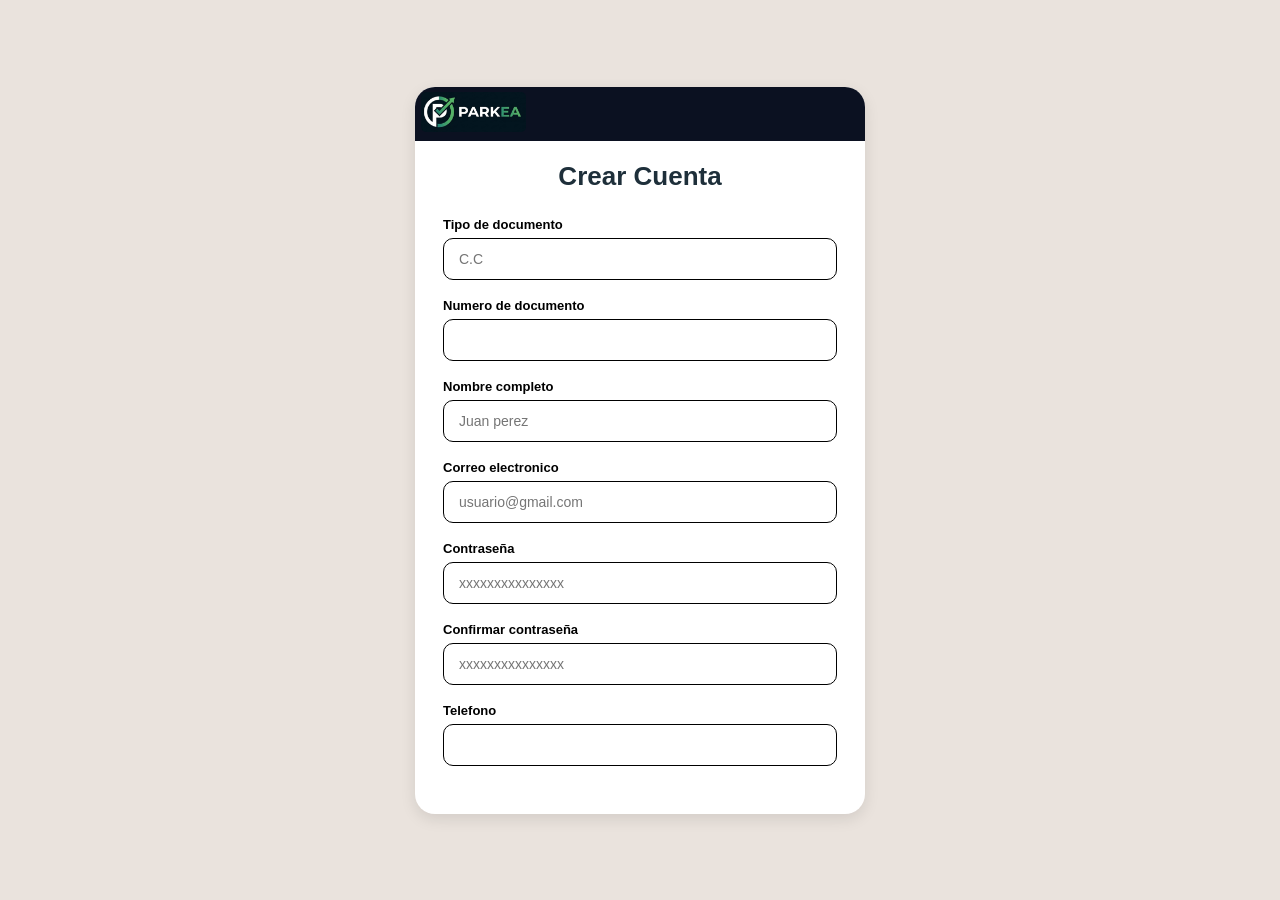
==== frontend/pages/HU01-UserRegistration/index.html @ f16b009a "AC-01: form fields required" ====
<!DOCTYPE html>
<html lang="es">
<head>
    <meta charset="UTF-8">
    <meta name="viewport" content="width=device-width, initial-scale=1.0">
    <title>Registro</title>
    <link rel="stylesheet" href="styles.css">
</head>
<body>
<div id="toast-container" class="toast-container"></div>
<div class="register">
<div class="nav">
  <div class="logo">
    <img src="../../assets/icons/logoParkea.png" alt="Logo parkea">
  </div>
</div>
    <div class="titulo">Crear Cuenta</div>
    <form>
        <div class="campo">
            <label>Tipo de documento</label>
            <input type="text" placeholder="C.C">
        </div>
        <div class="campo">
            <label>Numero de documento</label>
            <input type="number" placeholder="">
        </div>
        <div class="campo">
            <label>Nombre completo</label>
            <input type="text" placeholder="Juan perez">
        </div>
        <div class="campo">
            <label>Correo electronico</label>
            <input type="email" placeholder="usuario@gmail.com">
        </div>
        <div class="campo">
            <label>Contraseña</label>
            <input type="password" placeholder="xxxxxxxxxxxxxxx">
        </div>
        <div class="campo">
            <label>Confirmar contraseña</label>
            <input type="password" placeholder="xxxxxxxxxxxxxxx">
        </div>
        <div class="campo">
            <label>Telefono</label>
            <input type="number">
        </div>
---- frontend/pages/HU01-UserRegistration/styles.css ----
* { 
    margin: 0; 
    padding: 0; 
    box-sizing: border-box; 
} 
.nav{ 
    background-color:#0B1121; 
    color:#fff; 
    display:flex; 
    justify-content:space-between; 
    padding:5px 5px; 
    margin-top: -30px; 
    margin: -30px -28px 20px -28px;
    border-radius: 20px 20px 0 0;
} 
body { 
    background-color: rgb(234, 227, 221);
    font-family: Arial, Helvetica, sans-serif; 
    display: flex; 
    justify-content: center; 
    align-items: center; 
    min-height: 100vh; 
    padding: 10px; 
} 
.register { 
    max-width: 450px; 
    width: 100%; 
    background: white; 
    border-radius: 20px; 
    padding: 30px 28px; 
    box-shadow: 0 5px 15px rgba(0, 0, 0, 0.1); 
} 
.logo img { 
    border-radius: 5px; 
    height: 40px; 
    position: relative; 
    left: 1px; 
    background-color: transparent;
} 
.titulo { 
    font-size: 26px; 
    font-weight: bold; 
    color: #1e2f3a; 
    text-align: center; 
    margin: 20px 0 25px 0; 
} 
.campo { 
    margin-bottom: 18px; 
} 
.campo label { 
    display: block; 
    font-size: 13px; 
    font-weight: bold; 
    color: #000000; 
    margin-bottom: 6px; 
} 
.campo input { 
    width: 100%; 
    padding: 12px 15px; 
    font-size: 14px; 
    border: 1px solid #000000; 
    border-radius: 10px; 
    background: white; 
    outline: none; 
    font-family: Arial, sans-serif; 
}
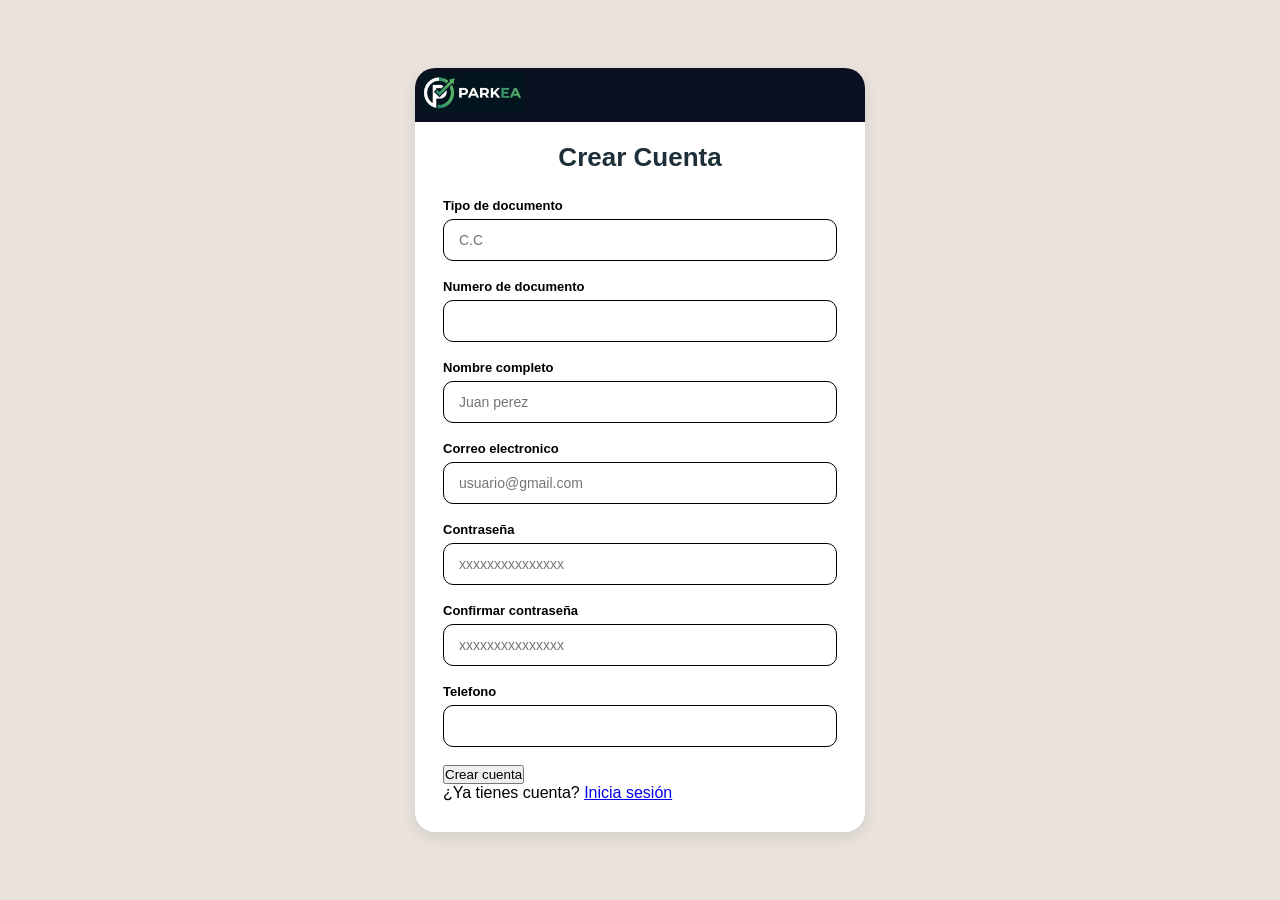
==== commit 09a3e054: "AC-02: Create button" ====
--- a/frontend/pages/HU01-UserRegistration/index.html
+++ b/frontend/pages/HU01-UserRegistration/index.html
@@ -43,4 +43,15 @@
         <div class="campo">
             <label>Telefono</label>
             <input type="number">
-        </div>+        </div>
+        <button type="submit" class="boton">Crear cuenta</button>
+        <div class="login">
+            ¿Ya tienes cuenta? <a href="#">Inicia sesión</a>
+        </div>
+    </form>
+</div>
+
+<script src="script.js"></script>
+
+</body>
+</html>
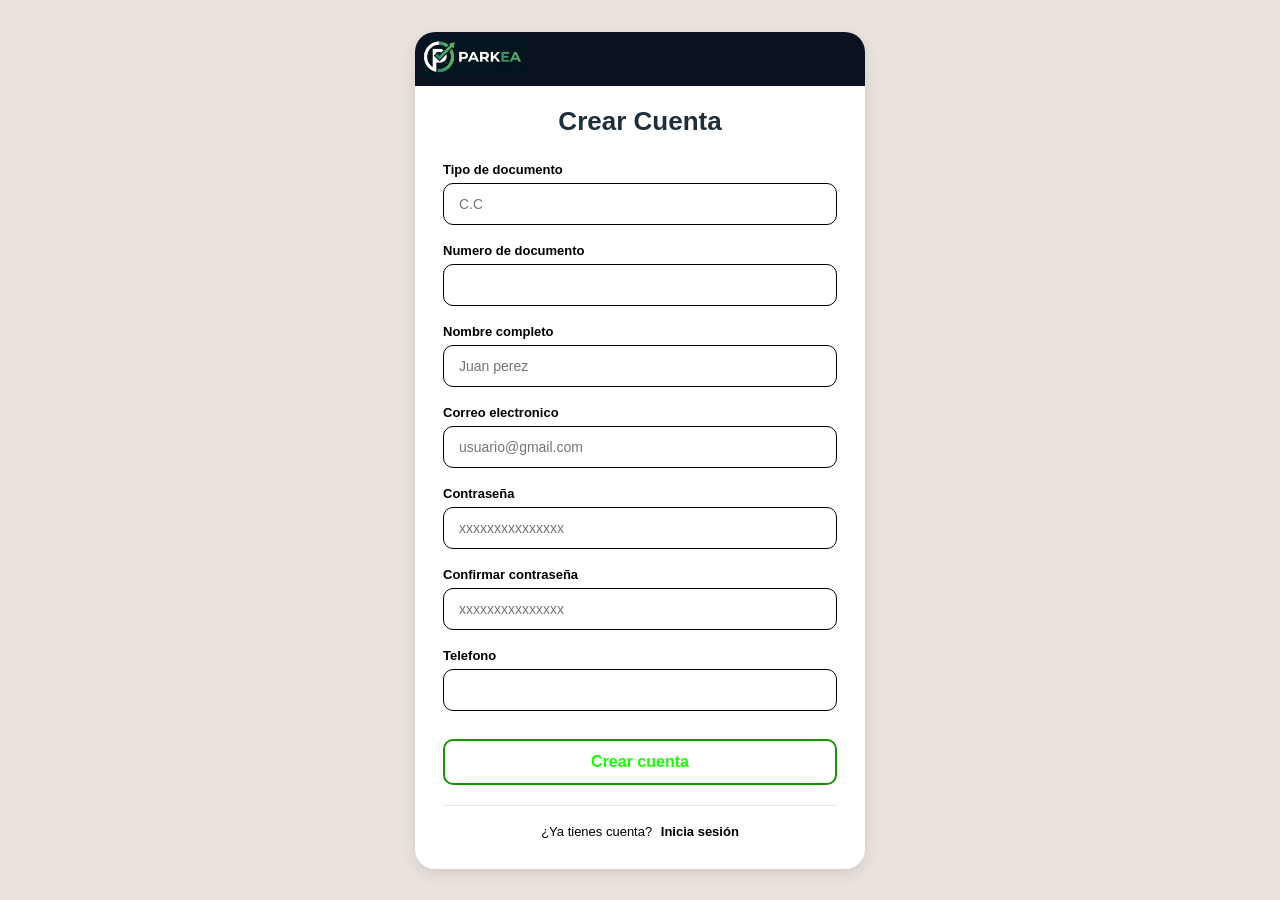
==== commit b0d74aae: "AC-03: validations" ====
--- a/frontend/pages/HU01-UserRegistration/index.html
+++ b/frontend/pages/HU01-UserRegistration/index.html
@@ -50,8 +50,6 @@
         </div>
     </form>
 </div>
-
 <script src="script.js"></script>
-
 </body>
 </html>
--- a/frontend/pages/HU01-UserRegistration/styles.css
+++ b/frontend/pages/HU01-UserRegistration/styles.css
@@ -63,4 +63,179 @@
     background: white; 
     outline: none; 
     font-family: Arial, sans-serif; 
-} +} 
+.boton { 
+    width: 100%; 
+    background-color: transparent; 
+    color: rgb(21, 255, 0); 
+    border: 2px solid rgb(20, 149, 3); 
+    border-radius:10px; 
+    padding: 12px; 
+    font-size: 16px; 
+    font-weight: bold; 
+    cursor: pointer; 
+    margin-top: 10px; 
+    margin-bottom: 20px; 
+    transition: all 0.3s;
+} 
+.boton:hover{
+    background-color: #4caf50;
+    color: white;
+}
+.login {    
+    text-align: center; 
+    font-size: 13px; 
+    color: #000000; 
+    border-top: 1px solid #e0eaf0; 
+    padding-top: 18px; 
+} 
+.login a { 
+    color: #000000; 
+    text-decoration: none; 
+    font-weight: bold; 
+    margin-left: 5px; 
+}@media (max-width: 480px) {
+    body { 
+    padding: 15px; 
+    align-items: flex-start; 
+} 
+.register { 
+    width: 100%; 
+    padding: 20px; 
+    border-radius: 15px; 
+} 
+.titulo { 
+    font-size: 22px; 
+} 
+.campo input { 
+    padding: 10px; 
+    font-size: 13px; 
+} 
+.boton { 
+    font-size: 14px; 
+    padding: 10px; 
+} 
+.nav { 
+    flex-direction: column; 
+    align-items: center; 
+    text-align: center; 
+    margin-top: 0; 
+    padding: 10px; 
+    margin: -20px -20px 20px -20px;
+} 
+.logo img { 
+    height: 35px; 
+} 
+}
+.toast-container {
+    position: fixed;
+    top: 20px;
+    right: 20px;
+    z-index: 1000;
+    display: flex;
+    flex-direction: column;
+    gap: 10px;
+}
+
+/* Estilo de la alerta individual */
+.toast {
+    background: #fff;
+    color: #333;
+    padding: 15px 20px;
+    border-radius: 4px;
+    box-shadow: 0 4px 12px rgba(0,0,0,0.15);
+    display: flex;
+    align-items: center;
+    min-width: 300px;
+    /* El borde izquierdo rojo que se ve en tu foto */
+    border-left: 5px solid #d93025; 
+    animation: slideIn 0.3s ease forwards;
+}
+
+.toast i {
+    margin-right: 12px;
+    color: #d93025; /* Color del icono */
+    font-weight: bold;
+}
+
+@keyframes slideIn {
+    from { transform: translateX(100%); opacity: 0; }
+    to { transform: translateX(0); opacity: 1; }
+}
+
+.toast.fade-out {
+    animation: slideOut 0.3s ease forwards;
+}
+
+@keyframes slideOut {
+    to { transform: translateX(100%); opacity: 0; }
+}
+
+/* Mejoras para los inputs cuando tienen error */
+.campo input.error {
+    border-color: #d93025 !important;
+    background-color: #fff8f8 !important;
+    transition: all 0.3s ease;
+}
+
+.campo input.success {
+    border-color: #4caf50 !important;
+    transition: all 0.3s ease;
+}
+
+/* Animación suave para el contenedor de toasts */
+.toast-container {
+    position: fixed;
+    top: 20px;
+    right: 20px;
+    z-index: 1000;
+    display: flex;
+    flex-direction: column;
+    gap: 10px;
+    max-width: 350px;
+}
+
+/* Mejora para móviles */
+@media (max-width: 480px) {
+    .toast-container {
+        top: 10px;
+        right: 10px;
+        left: 10px;
+        max-width: calc(100% - 20px);
+    }
+    
+    .toast {
+        min-width: auto;
+        width: 100%;
+        padding: 12px 16px;
+        font-size: 13px;
+    }
+}
+/* Estilo del toast con borde izquierdo (como en tu imagen) */
+.toast {
+    background: #ffffff;
+    color: #333333;
+    padding: 14px 18px;
+    border-radius: 8px;
+    box-shadow: 0 4px 15px rgba(0, 0, 0, 0.15);
+    display: flex;
+    align-items: center;
+    border-left: 5px solid #d93025;
+    animation: slideIn 0.3s ease forwards;
+    font-size: 14px;
+    font-weight: 500;
+    backdrop-filter: blur(0px);
+}
+
+/* Diferentes tipos de toasts (opcional) */
+.toast.success {
+    border-left-color: #4caf50;
+}
+
+.toast.info {
+    border-left-color: #2196f3;
+}
+
+.toast.warning {
+    border-left-color: #ff9800;
+}
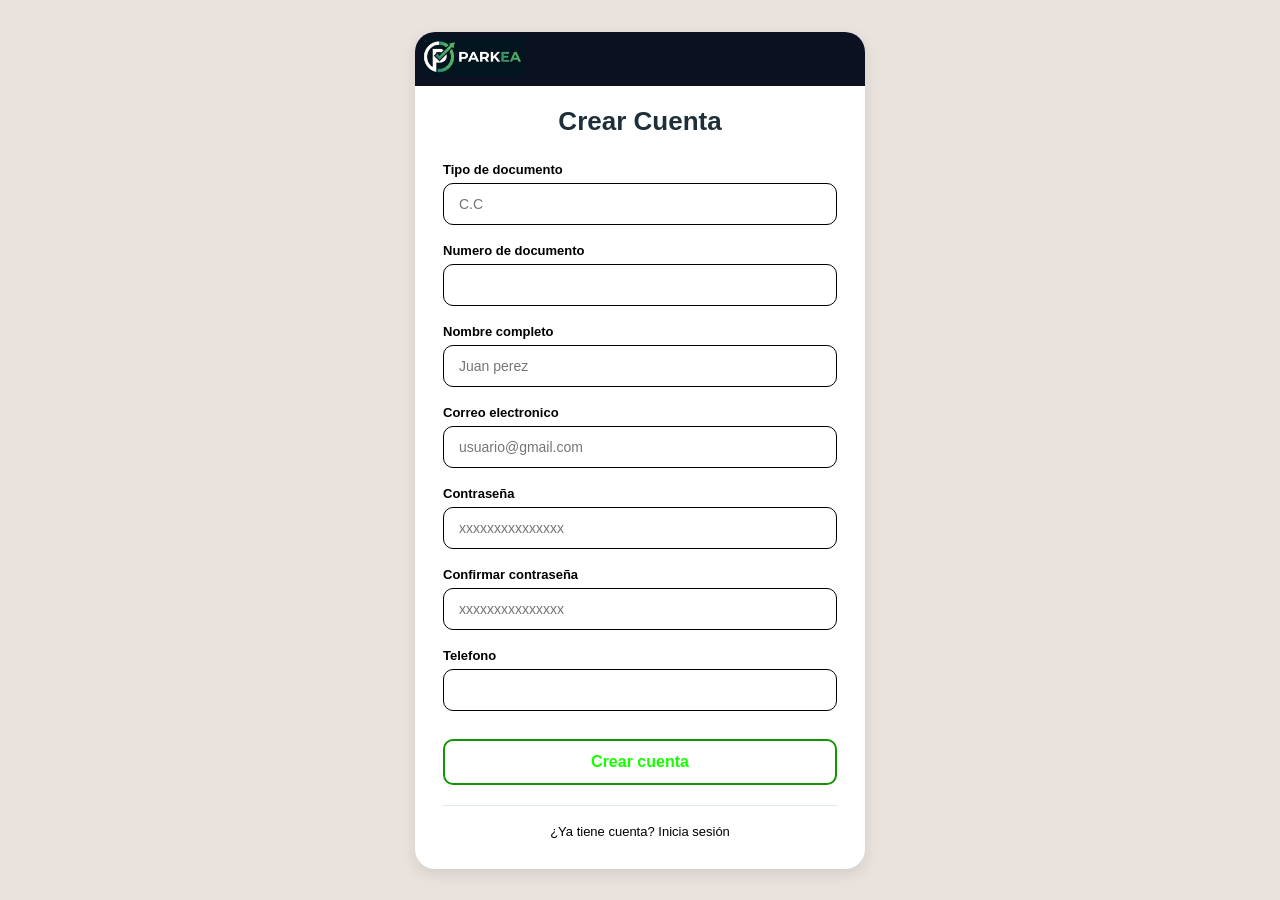
==== commit a2deccf2: "Upload the links" ====
--- a/frontend/pages/HU01-UserRegistration/index.html
+++ b/frontend/pages/HU01-UserRegistration/index.html
@@ -10,7 +10,7 @@
 <div id="toast-container" class="toast-container"></div>
 <div class="register">
 <div class="nav">
-  <div class="logo">
+  <div class="logo" onclick="window.location.href='../HU02-Homepage/index.html'">
     <img src="../../assets/icons/logoParkea.png" alt="Logo parkea">
   </div>
 </div>
@@ -44,9 +44,9 @@
             <label>Telefono</label>
             <input type="number">
         </div>
-        <button type="submit" class="boton">Crear cuenta</button>
+        <button type="submit" class="boton" onclick="window.location.href='../HU03-HomepageCitizen/index.html'">Crear cuenta</button>
         <div class="login">
-            ¿Ya tienes cuenta? <a href="#">Inicia sesión</a>
+            <p onclick="window.location.href='../HU05-UserLogin/index.html'">¿Ya tiene cuenta? Inicia sesión</p> 
         </div>
     </form>
 </div>
--- a/frontend/pages/HU01-UserRegistration/styles.css
+++ b/frontend/pages/HU01-UserRegistration/styles.css
@@ -94,7 +94,8 @@
     text-decoration: none; 
     font-weight: bold; 
     margin-left: 5px; 
-}@media (max-width: 480px) {
+}
+@media (max-width: 480px) {
     body { 
     padding: 15px; 
     align-items: flex-start; 
